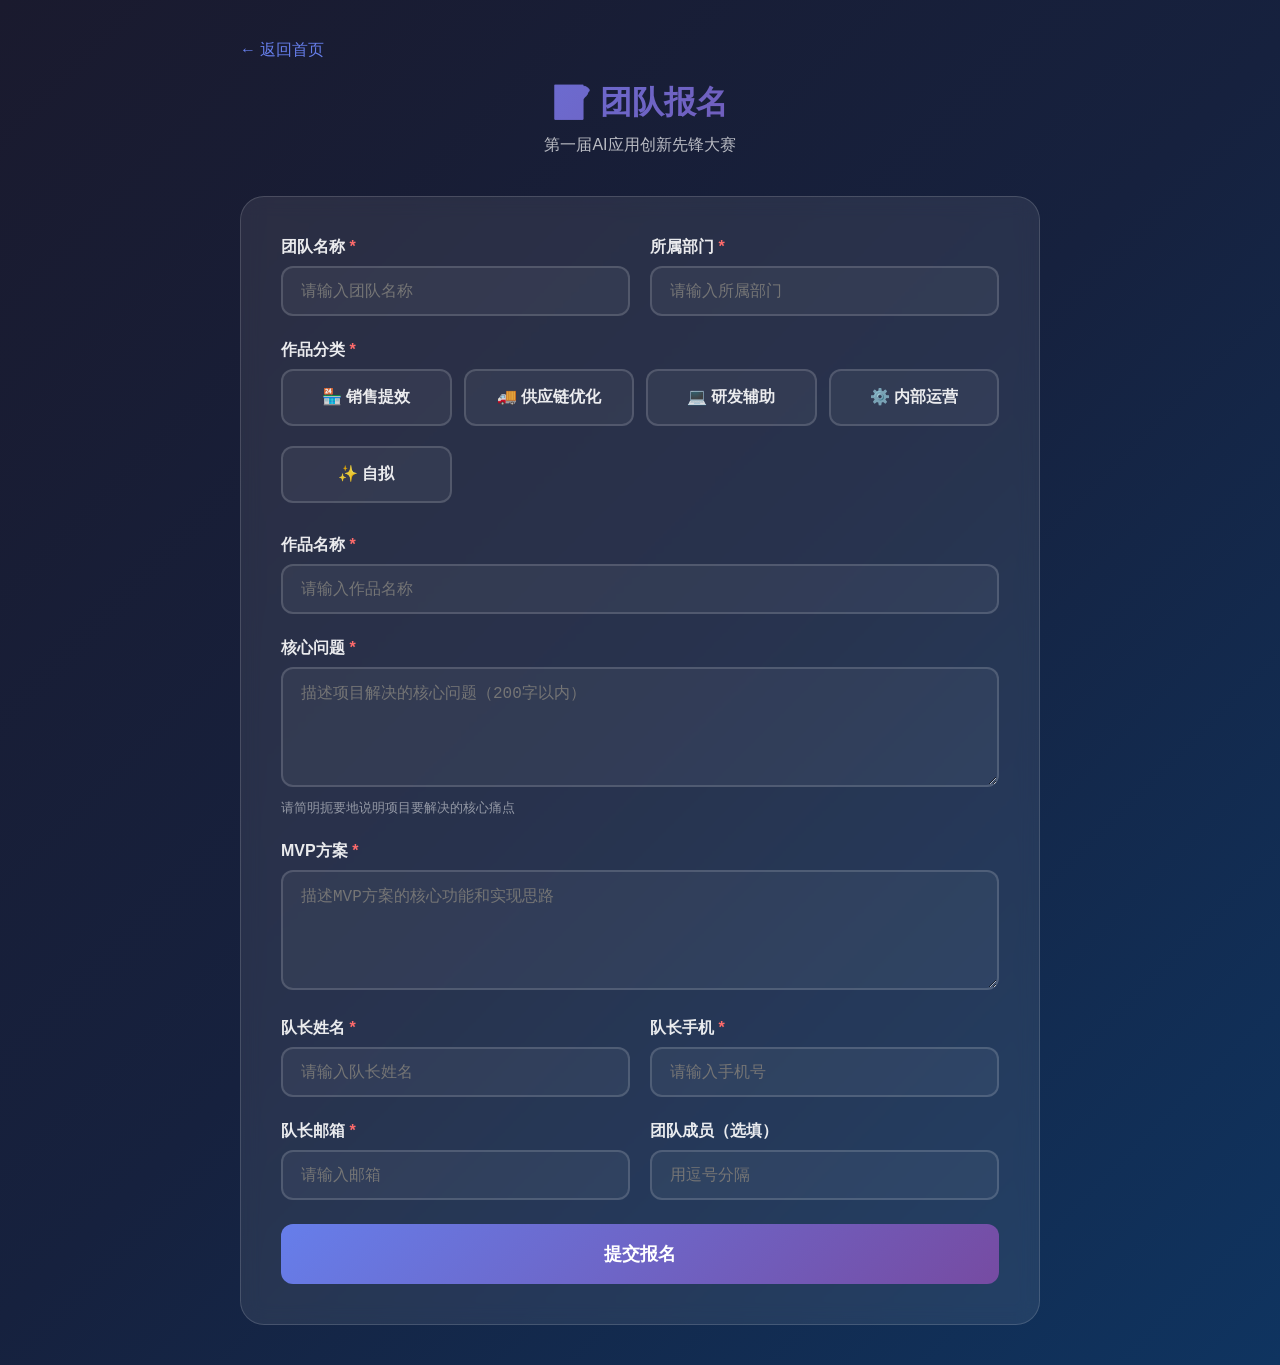
==== register.html @ 46e24ca3 "Add register.html" ====
<!DOCTYPE html>
<html lang="zh-CN">
<head>
    <meta charset="UTF-8">
    <meta name="viewport" content="width=device-width, initial-scale=1.0">
    <title>团队报名 - AI应用创新先锋大赛</title>
    <style>
        * {
            margin: 0;
            padding: 0;
            box-sizing: border-box;
        }
        body {
            font-family: -apple-system, BlinkMacSystemFont, 'Segoe UI', Roboto, 'Helvetica Neue', Arial, sans-serif;
            background: linear-gradient(135deg, #1a1a2e 0%, #16213e 50%, #0f3460 100%);
            min-height: 100vh;
            color: #fff;
            padding: 40px 20px;
        }
        .container {
            max-width: 800px;
            margin: 0 auto;
        }
        header {
            text-align: center;
            margin-bottom: 40px;
        }
        h1 {
            font-size: 32px;
            margin-bottom: 10px;
            background: linear-gradient(135deg, #667eea 0%, #764ba2 100%);
            -webkit-background-clip: text;
            -webkit-text-fill-color: transparent;
            background-clip: text;
        }
        .subtitle {
            color: rgba(255,255,255,0.7);
        }
        .back-link {
            color: #667eea;
            text-decoration: none;
            display: inline-flex;
            align-items: center;
            gap: 5px;
            margin-bottom: 20px;
        }
        .form-card {
            background: rgba(255,255,255,0.08);
            backdrop-filter: blur(10px);
            border: 1px solid rgba(255,255,255,0.15);
            border-radius: 24px;
            padding: 40px;
        }
        .form-group {
            margin-bottom: 24px;
        }
        label {
            display: block;
            font-weight: 600;
            margin-bottom: 8px;
            color: rgba(255,255,255,0.9);
        }
        label .required {
            color: #ff6b6b;
        }
        input, select, textarea {
            width: 100%;
            padding: 14px 18px;
            border: 2px solid rgba(255,255,255,0.15);
            border-radius: 12px;
            background: rgba(255,255,255,0.05);
            color: #fff;
            font-size: 16px;
            transition: border-color 0.3s;
        }
        input:focus, select:focus, textarea:focus {
            outline: none;
            border-color: #667eea;
        }
        textarea {
            min-height: 120px;
            resize: vertical;
        }
        .form-row {
            display: grid;
            grid-template-columns: 1fr 1fr;
            gap: 20px;
        }
        @media (max-width: 600px) {
            .form-row {
                grid-template-columns: 1fr;
            }
        }
        .category-options {
            display: grid;
            grid-template-columns: repeat(auto-fit, minmax(150px, 1fr));
            gap: 12px;
        }
        .category-option {
            background: rgba(255,255,255,0.05);
            border: 2px solid rgba(255,255,255,0.15);
            border-radius: 12px;
            padding: 16px;
            text-align: center;
            cursor: pointer;
            transition: all 0.3s;
        }
        .category-option:hover {
            border-color: #667eea;
        }
        .category-option input {
            display: none;
        }
        .category-option.selected {
            background: rgba(102, 126, 234, 0.2);
            border-color: #667eea;
        }
        .btn-submit {
            width: 100%;
            padding: 18px;
            background: linear-gradient(135deg, #667eea 0%, #764ba2 100%);
            border: none;
            border-radius: 12px;
            color: #fff;
            font-size: 18px;
            font-weight: 600;
            cursor: pointer;
            transition: transform 0.3s, box-shadow 0.3s;
        }
        .btn-submit:hover {
            transform: translateY(-2px);
            box-shadow: 0 10px 30px rgba(102, 126, 234, 0.4);
        }
        .note {
            font-size: 13px;
            color: rgba(255,255,255,0.5);
            margin-top: 8px;
        }
    </style>
</head>
<body>
    <div class="container">
        <a href="index.html" class="back-link">← 返回首页</a>
        
        <header>
            <h1>📝 团队报名</h1>
            <p class="subtitle">第一届AI应用创新先锋大赛</p>
        </header>

        <div class="form-card">
            <form id="registerForm">
                <div class="form-row">
                    <div class="form-group">
                        <label>团队名称 <span class="required">*</span></label>
                        <input type="text" name="teamName" required placeholder="请输入团队名称">
                    </div>
                    <div class="form-group">
                        <label>所属部门 <span class="required">*</span></label>
                        <input type="text" name="department" required placeholder="请输入所属部门">
                    </div>
                </div>

                <div class="form-group">
                    <label>作品分类 <span class="required">*</span></label>
                    <div class="category-options">
                        <label class="category-option">
                            <input type="radio" name="category" value="sales" required>
                            <div>🏪 销售提效</div>
                        </label>
                        <label class="category-option">
                            <input type="radio" name="category" value="supply">
                            <div>🚚 供应链优化</div>
                        </label>
                        <label class="category-option">
                            <input type="radio" name="category" value="rd">
                            <div>💻 研发辅助</div>
                        </label>
                        <label class="category-option">
                            <input type="radio" name="category" value="operation">
                            <div>⚙️ 内部运营</div>
                        </label>
                        <label class="category-option">
                            <input type="radio" name="category" value="custom">
                            <div>✨ 自拟</div>
                        </label>
                    </div>
                </div>

                <div class="form-group">
                    <label>作品名称 <span class="required">*</span></label>
                    <input type="text" name="projectName" required placeholder="请输入作品名称">
                </div>

                <div class="form-group">
                    <label>核心问题 <span class="required">*</span></label>
                    <textarea name="problem" required placeholder="描述项目解决的核心问题（200字以内）"></textarea>
                    <div class="note">请简明扼要地说明项目要解决的核心痛点</div>
                </div>

                <div class="form-group">
                    <label>MVP方案 <span class="required">*</span></label>
                    <textarea name="mvp" required placeholder="描述MVP方案的核心功能和实现思路"></textarea>
                </div>

                <div class="form-row">
                    <div class="form-group">
                        <label>队长姓名 <span class="required">*</span></label>
                        <input type="text" name="leaderName" required placeholder="请输入队长姓名">
                    </div>
                    <div class="form-group">
                        <label>队长手机 <span class="required">*</span></label>
                        <input type="tel" name="leaderPhone" required placeholder="请输入手机号">
                    </div>
                </div>

                <div class="form-row">
                    <div class="form-group">
                        <label>队长邮箱 <span class="required">*</span></label>
                        <input type="email" name="leaderEmail" required placeholder="请输入邮箱">
                    </div>
                    <div class="form-group">
                        <label>团队成员（选填）</label>
                        <input type="text" name="members" placeholder="用逗号分隔">
                    </div>
                </div>

                <button type="submit" class="btn-submit">提交报名</button>
            </form>
        </div>
    </div>

    <script>
        // 分类选项选中效果
        document.querySelectorAll('.category-option').forEach(option => {
            option.addEventListener('click', () => {
                document.querySelectorAll('.category-option').forEach(o => o.classList.remove('selected'));
                option.classList.add('selected');
            });
        });

        // 表单提交
        document.getElementById('registerForm').addEventListener('submit', async (e) => {
            e.preventDefault();
            const formData = new FormData(e.target);
            const data = Object.fromEntries(formData.entries());
            console.log('提交数据:', data);
            
            // TODO: 提交到后端API
            alert('报名功能开发中，请稍后！');
        });
    </script>
</body>
</html>
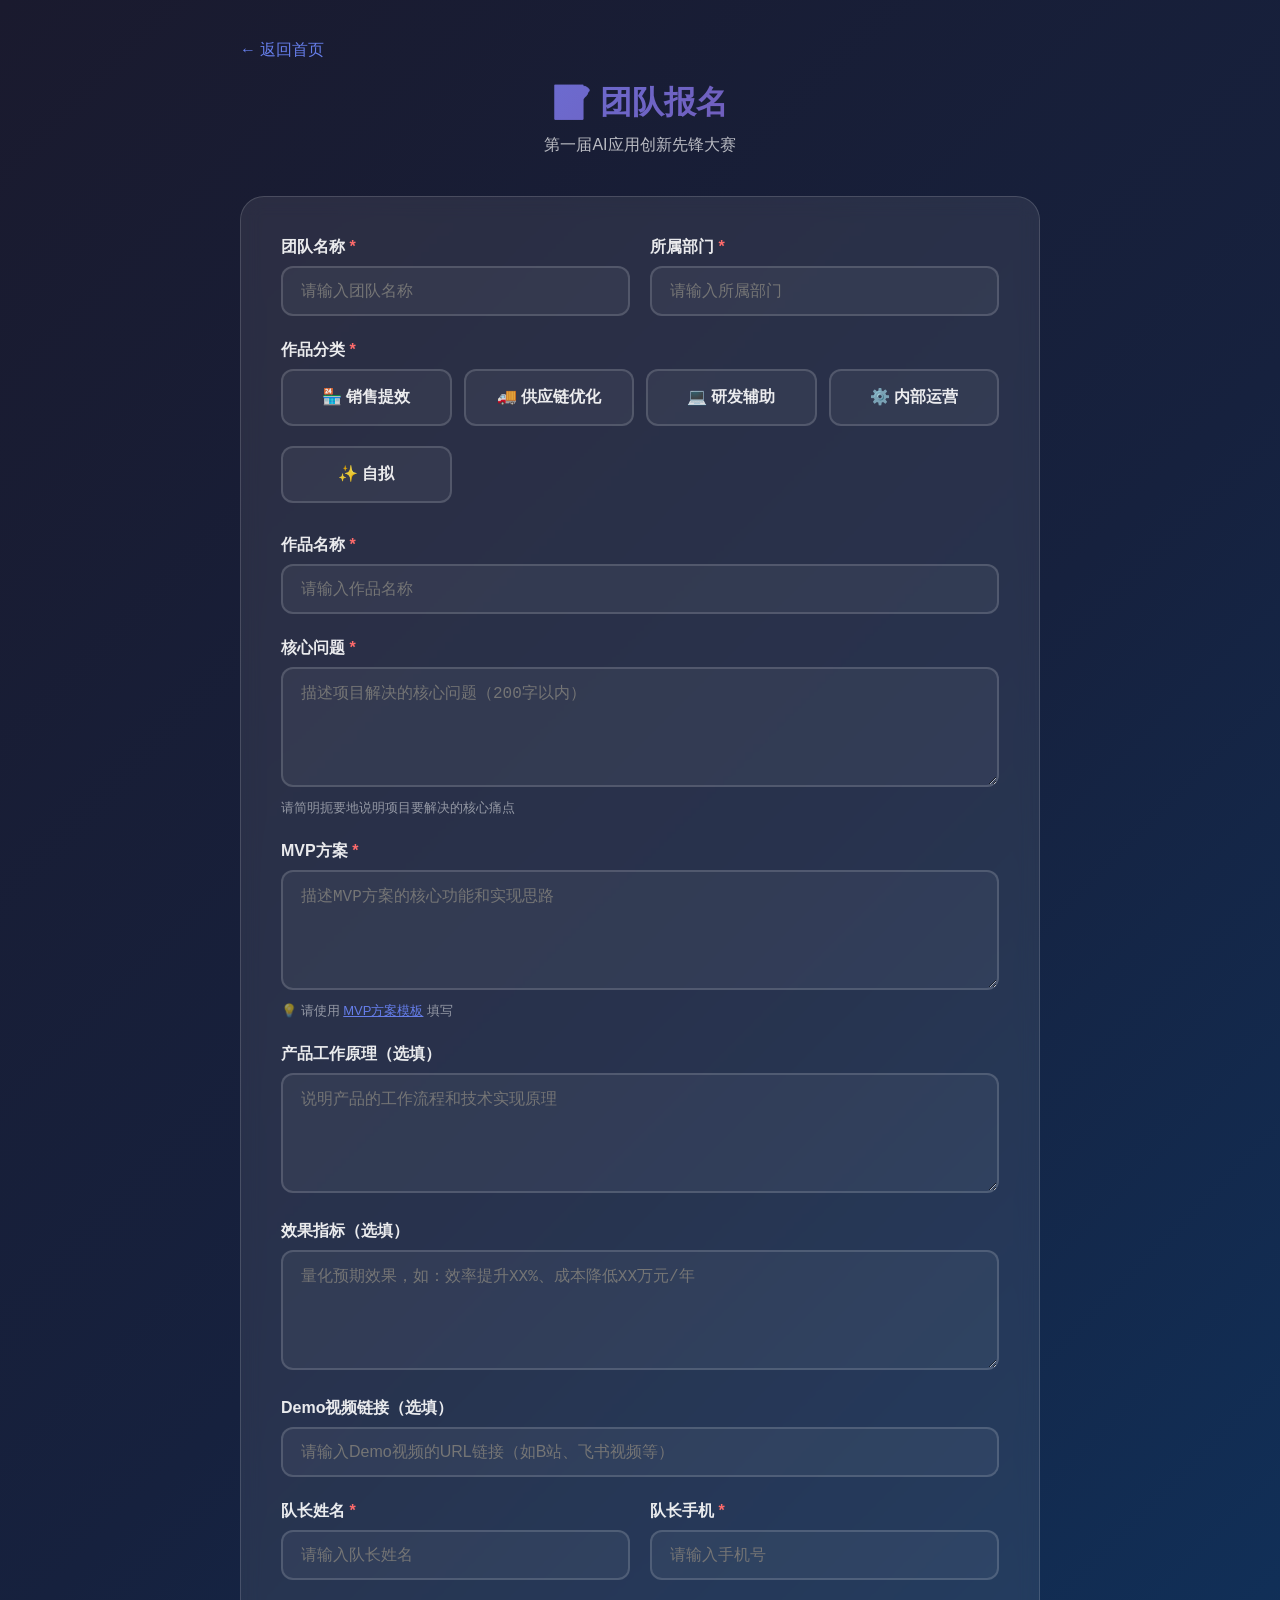
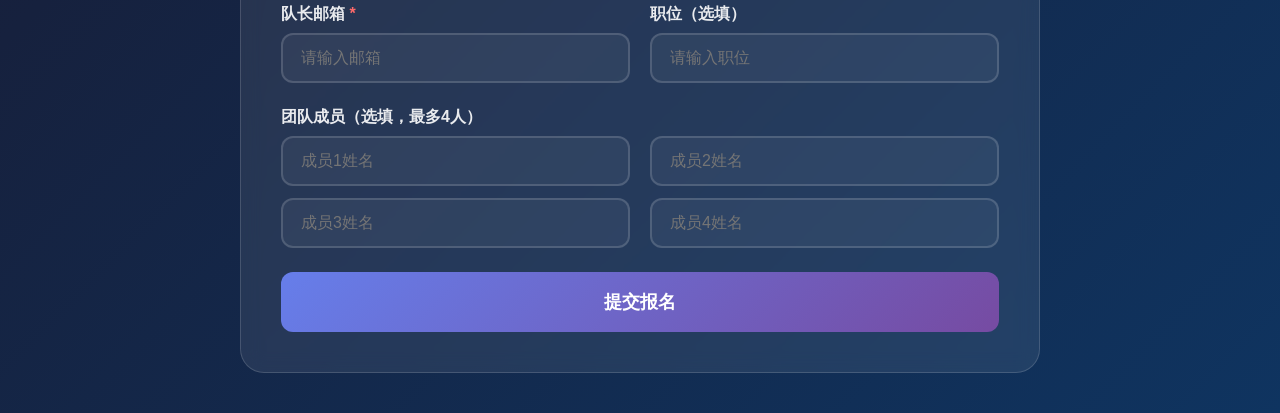
==== commit 4f626de9: "fix: 修复报名表单字段映射（成员1-4、报名时间、队长手机邮箱）" ====
--- a/register.html
+++ b/register.html
@@ -200,6 +200,24 @@
                 <div class="form-group">
                     <label>MVP方案 <span class="required">*</span></label>
                     <textarea name="mvp" required placeholder="描述MVP方案的核心功能和实现思路"></textarea>
+                    <div class="note">
+                        💡 请使用 <a href="https://f1l5e2ythy.feishu.cn/sync/VFLRdZuFEsjFotbRwkXckpEendg" target="_blank" style="color:#667eea;">MVP方案模板</a> 填写
+                    </div>
+                </div>
+
+                <div class="form-group">
+                    <label>产品工作原理（选填）</label>
+                    <textarea name="productPrinciple" placeholder="说明产品的工作流程和技术实现原理"></textarea>
+                </div>
+
+                <div class="form-group">
+                    <label>效果指标（选填）</label>
+                    <textarea name="effectMetrics" placeholder="量化预期效果，如：效率提升XX%、成本降低XX万元/年"></textarea>
+                </div>
+
+                <div class="form-group">
+                    <label>Demo视频链接（选填）</label>
+                    <input type="url" name="demoVideo" placeholder="请输入Demo视频的URL链接（如B站、飞书视频等）">
                 </div>
 
                 <div class="form-row">
@@ -219,8 +237,20 @@
                         <input type="email" name="leaderEmail" required placeholder="请输入邮箱">
                     </div>
                     <div class="form-group">
-                        <label>团队成员（选填）</label>
-                        <input type="text" name="members" placeholder="用逗号分隔">
+                        <label>职位（选填）</label>
+                        <input type="text" name="leaderTitle" placeholder="请输入职位">
+                    </div>
+                </div>
+
+                <div class="form-group">
+                    <label>团队成员（选填，最多4人）</label>
+                    <div class="form-row">
+                        <input type="text" name="member1" placeholder="成员1姓名">
+                        <input type="text" name="member2" placeholder="成员2姓名">
+                    </div>
+                    <div class="form-row" style="margin-top: 12px;">
+                        <input type="text" name="member3" placeholder="成员3姓名">
+                        <input type="text" name="member4" placeholder="成员4姓名">
                     </div>
                 </div>
 
@@ -230,6 +260,8 @@
     </div>
 
     <script>
+        const API_BASE = 'https://ai-competition-api.janesmitheer.workers.dev';
+
         // 分类选项选中效果
         document.querySelectorAll('.category-option').forEach(option => {
             option.addEventListener('click', () => {
@@ -241,12 +273,78 @@
         // 表单提交
         document.getElementById('registerForm').addEventListener('submit', async (e) => {
             e.preventDefault();
-            const formData = new FormData(e.target);
+            const form = e.target;
+            const submitBtn = form.querySelector('.btn-submit');
+            const originalText = submitBtn.textContent;
+            
+            // 验证手机号
+            const phone = form.leaderPhone.value;
+            if (!/^1[3-9]\d{9}$/.test(phone)) {
+                alert('请输入正确的11位手机号');
+                return;
+            }
+            
+            // 验证邮箱
+            const email = form.leaderEmail.value;
+            if (!/^[^\s@]+@[^\s@]+\.[^\s@]+$/.test(email)) {
+                alert('请输入正确的邮箱地址');
+                return;
+            }
+            
+            // 显示加载状态
+            submitBtn.disabled = true;
+            submitBtn.textContent = '提交中...';
+            
+            const formData = new FormData(form);
             const data = Object.fromEntries(formData.entries());
-            console.log('提交数据:', data);
-            
-            // TODO: 提交到后端API
-            alert('报名功能开发中，请稍后！');
+            
+            // 构造 API 请求体
+            const categoryMap = { sales: '销售提效', supply: '供应链优化', rd: '研发辅助', operation: '内部运营', custom: '自拟' };
+            // 飞书日期字段需要毫秒时间戳
+            const nowMs = Date.now();
+            const payload = {
+                '团队名称': data.teamName,
+                '所属部门': data.department || '',
+                '作品分类': categoryMap[data.category] || '',
+                '作品名称': data.projectName,
+                '核心问题': data.problem || '',
+                'MVP方案': data.mvp || '',
+                '产品工作原理': data.productPrinciple || '',
+                '效果指标': data.effectMetrics || '',
+                '队长': data.leaderName,
+                '队长手机': data.leaderPhone,
+                '队长邮箱': data.leaderEmail,
+                '职位': data.leaderTitle || '',
+                '成员1': data.member1 || '',
+                '成员2': data.member2 || '',
+                '成员3': data.member3 || '',
+                '成员4': data.member4 || '',
+                '报名时间': nowMs,
+            };
+            
+            try {
+                const response = await fetch(`${API_BASE}/api/register`, {
+                    method: 'POST',
+                    headers: { 'Content-Type': 'application/json' },
+                    body: JSON.stringify(payload)
+                });
+                
+                const result = await response.json();
+                
+                if (result.success) {
+                    alert(`🎉 报名成功！\n\n团队：${data.teamName}\n作品：${data.projectName}\n\n请等待管理员审核。`);
+                    form.reset();
+                    document.querySelectorAll('.category-option').forEach(o => o.classList.remove('selected'));
+                } else {
+                    alert('提交失败：' + (result.error || '未知错误，请稍后重试'));
+                }
+            } catch (error) {
+                console.error('提交错误:', error);
+                alert('网络错误，请检查网络后重试');
+            } finally {
+                submitBtn.disabled = false;
+                submitBtn.textContent = originalText;
+            }
         });
     </script>
 </body>
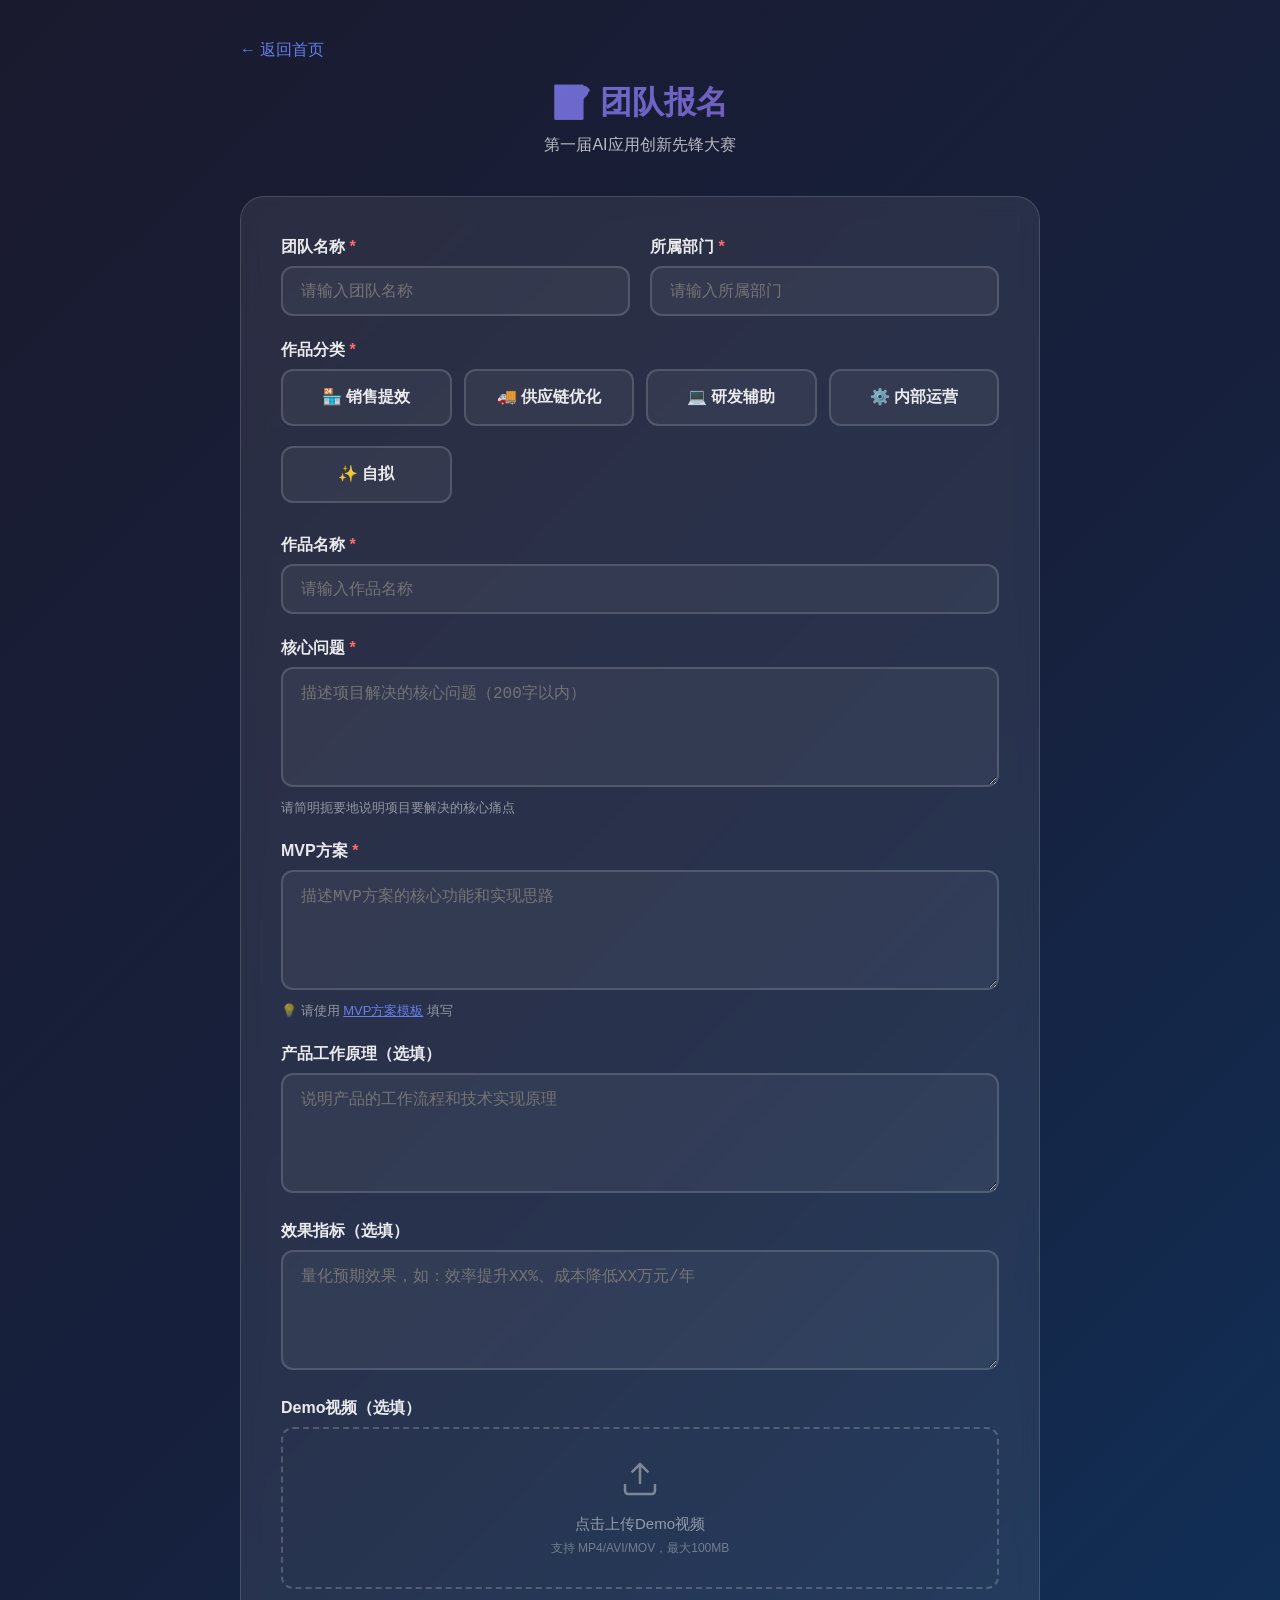
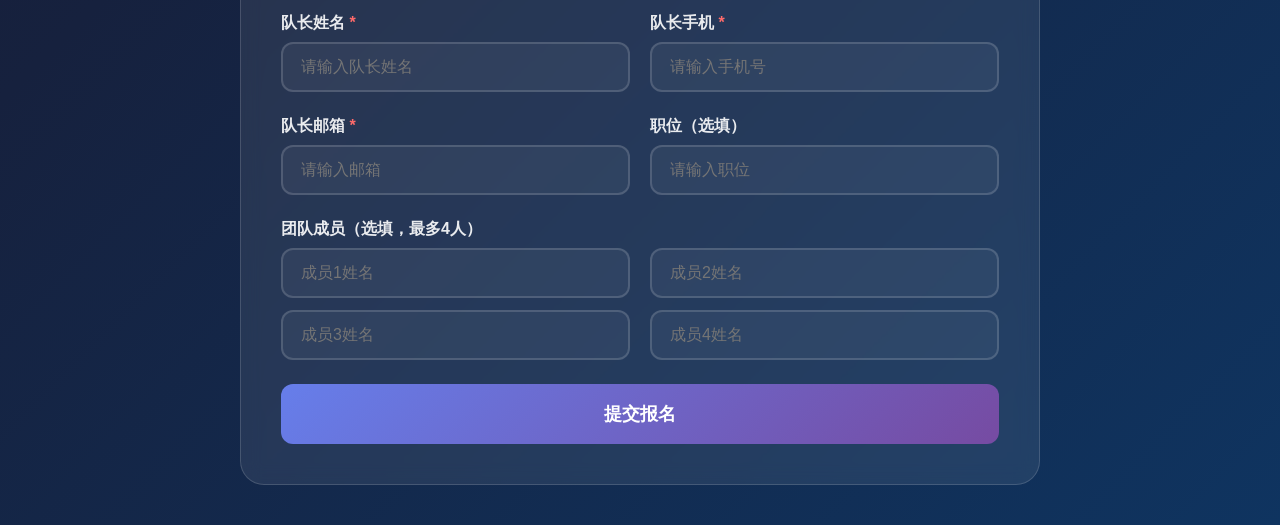
==== commit 6588396d: "feat: Demo视频支持本地上传+美化成功弹窗+保留表单" ====
--- a/register.html
+++ b/register.html
@@ -135,6 +135,123 @@
             font-size: 13px;
             color: rgba(255,255,255,0.5);
             margin-top: 8px;
+        }
+        .upload-area {
+            border: 2px dashed rgba(255,255,255,0.2);
+            border-radius: 12px;
+            padding: 30px 20px;
+            text-align: center;
+            cursor: pointer;
+            transition: border-color 0.3s, background 0.3s;
+            position: relative;
+        }
+        .upload-area:hover {
+            border-color: #667eea;
+            background: rgba(102,126,234,0.05);
+        }
+        .upload-area.drag-over {
+            border-color: #667eea;
+            background: rgba(102,126,234,0.1);
+        }
+        .upload-placeholder {
+            color: rgba(255,255,255,0.5);
+        }
+        .upload-placeholder svg {
+            margin-bottom: 8px;
+            color: rgba(255,255,255,0.4);
+        }
+        .upload-placeholder p {
+            margin: 4px 0;
+            font-size: 15px;
+        }
+        .upload-placeholder span {
+            font-size: 12px;
+            opacity: 0.7;
+        }
+        .upload-success {
+            display: flex;
+            align-items: center;
+            gap: 10px;
+            justify-content: center;
+            color: #667eea;
+            font-size: 14px;
+        }
+        .file-icon { font-size: 20px; }
+        .remove-file {
+            background: rgba(255,255,255,0.1);
+            border: none;
+            border-radius: 50%;
+            color: rgba(255,255,255,0.6);
+            width: 24px;
+            height: 24px;
+            cursor: pointer;
+            font-size: 16px;
+            line-height: 24px;
+            transition: background 0.2s;
+        }
+        .remove-file:hover {
+            background: rgba(255,100,100,0.3);
+            color: #ff6b6b;
+        }
+        /* 成功提示弹窗 */
+        .modal-overlay {
+            display: none;
+            position: fixed;
+            top: 0; left: 0; right: 0; bottom: 0;
+            background: rgba(0,0,0,0.6);
+            backdrop-filter: blur(4px);
+            z-index: 9999;
+            align-items: center;
+            justify-content: center;
+        }
+        .modal-overlay.show { display: flex; }
+        .modal-card {
+            background: linear-gradient(135deg, #1a1a2e 0%, #16213e 100%);
+            border: 1px solid rgba(102,126,234,0.4);
+            border-radius: 24px;
+            padding: 40px;
+            max-width: 420px;
+            width: 90%;
+            text-align: center;
+            box-shadow: 0 20px 60px rgba(102,126,234,0.3);
+            animation: modalIn 0.3s ease;
+        }
+        @keyframes modalIn {
+            from { opacity: 0; transform: scale(0.9); }
+            to { opacity: 1; transform: scale(1); }
+        }
+        .modal-icon {
+            font-size: 56px;
+            margin-bottom: 16px;
+        }
+        .modal-title {
+            font-size: 22px;
+            font-weight: 700;
+            background: linear-gradient(135deg, #667eea, #764ba2);
+            -webkit-background-clip: text;
+            -webkit-text-fill-color: transparent;
+            margin-bottom: 12px;
+        }
+        .modal-info {
+            color: rgba(255,255,255,0.75);
+            font-size: 15px;
+            line-height: 1.7;
+            margin-bottom: 24px;
+        }
+        .modal-btn {
+            background: linear-gradient(135deg, #667eea, #764ba2);
+            border: none;
+            border-radius: 12px;
+            color: #fff;
+            font-size: 16px;
+            font-weight: 600;
+            padding: 14px 40px;
+            cursor: pointer;
+            transition: transform 0.2s, box-shadow 0.2s;
+        }
+        .modal-btn:hover {
+            transform: translateY(-2px);
+            box-shadow: 0 8px 24px rgba(102,126,234,0.4);
         }
     </style>
 </head>
@@ -216,8 +333,22 @@
                 </div>
 
                 <div class="form-group">
-                    <label>Demo视频链接（选填）</label>
-                    <input type="url" name="demoVideo" placeholder="请输入Demo视频的URL链接（如B站、飞书视频等）">
+                    <label>Demo视频（选填）</label>
+                    <div class="upload-area" id="demoUploadArea">
+                        <input type="file" id="demoFile" name="demoFile" accept="video/*" style="display:none">
+                        <div class="upload-placeholder" id="demoPlaceholder">
+                            <svg width="40" height="40" viewBox="0 0 24 24" fill="none" stroke="currentColor" stroke-width="1.5">
+                                <path d="M21 15v4a2 2 0 0 1-2 2H5a2 2 0 0 1-2-2v-4M17 8l-5-5-5 5M12 3v12"/>
+                            </svg>
+                            <p>点击上传Demo视频</p>
+                            <span>支持 MP4/AVI/MOV，最大100MB</span>
+                        </div>
+                        <div class="upload-success" id="demoSuccess" style="display:none">
+                            <span class="file-icon">🎬</span>
+                            <span id="demoFileName">文件已上传</span>
+                            <button type="button" class="remove-file" id="removeDemo">×</button>
+                        </div>
+                    </div>
                 </div>
 
                 <div class="form-row">
@@ -259,8 +390,19 @@
         </div>
     </div>
 
+    <!-- 成功提示弹窗 -->
+    <div class="modal-overlay" id="successModal">
+        <div class="modal-card">
+            <div class="modal-icon">🎉</div>
+            <div class="modal-title">报名成功！</div>
+            <div class="modal-info" id="modalInfo"></div>
+            <button class="modal-btn" onclick="closeModal()">好的</button>
+        </div>
+    </div>
+
     <script>
         const API_BASE = 'https://ai-competition-api.janesmitheer.workers.dev';
+        let uploadedDemoFileName = '';
 
         // 分类选项选中效果
         document.querySelectorAll('.category-option').forEach(option => {
@@ -270,37 +412,100 @@
             });
         });
 
+        // Demo视频上传处理
+        const demoUploadArea = document.getElementById('demoUploadArea');
+        const demoFile = document.getElementById('demoFile');
+        const demoPlaceholder = document.getElementById('demoPlaceholder');
+        const demoSuccess = document.getElementById('demoSuccess');
+        const demoFileName = document.getElementById('demoFileName');
+        const removeDemo = document.getElementById('removeDemo');
+
+        if (demoUploadArea) {
+            demoUploadArea.addEventListener('click', (e) => {
+                if (e.target !== removeDemo) {
+                    demoFile.click();
+                }
+            });
+
+            demoFile.addEventListener('change', () => {
+                if (demoFile.files[0]) {
+                    handleDemoFile(demoFile.files[0]);
+                }
+            });
+
+            removeDemo.addEventListener('click', (e) => {
+                e.stopPropagation();
+                demoFile.value = '';
+                uploadedDemoFileName = '';
+                demoPlaceholder.style.display = 'block';
+                demoSuccess.style.display = 'none';
+            });
+        }
+
+        function handleDemoFile(file) {
+            // 验证文件大小（100MB）
+            if (file.size > 100 * 1024 * 1024) {
+                alert('文件大小不能超过100MB');
+                return;
+            }
+            // 验证文件类型
+            if (!file.name.match(/\.(mp4|avi|mov|wmv|flv)$/i)) {
+                alert('只支持 MP4/AVI/MOV/WMV/FLV 格式');
+                return;
+            }
+            uploadedDemoFileName = file.name;
+            demoPlaceholder.style.display = 'none';
+            demoSuccess.style.display = 'flex';
+            demoFileName.textContent = file.name;
+        }
+
+        // 弹窗关闭
+        function closeModal() {
+            document.getElementById('successModal').classList.remove('show');
+        }
+
+        // 点击遮罩关闭
+        document.getElementById('successModal').addEventListener('click', (e) => {
+            if (e.target === document.getElementById('successModal')) {
+                closeModal();
+            }
+        });
+
+        // ESC键关闭
+        document.addEventListener('keydown', (e) => {
+            if (e.key === 'Escape') closeModal();
+        });
+
         // 表单提交
         document.getElementById('registerForm').addEventListener('submit', async (e) => {
             e.preventDefault();
             const form = e.target;
             const submitBtn = form.querySelector('.btn-submit');
             const originalText = submitBtn.textContent;
-            
+
             // 验证手机号
             const phone = form.leaderPhone.value;
             if (!/^1[3-9]\d{9}$/.test(phone)) {
                 alert('请输入正确的11位手机号');
                 return;
             }
-            
+
             // 验证邮箱
             const email = form.leaderEmail.value;
             if (!/^[^\s@]+@[^\s@]+\.[^\s@]+$/.test(email)) {
                 alert('请输入正确的邮箱地址');
                 return;
             }
-            
+
             // 显示加载状态
             submitBtn.disabled = true;
             submitBtn.textContent = '提交中...';
-            
+
             const formData = new FormData(form);
             const data = Object.fromEntries(formData.entries());
-            
+
             // 构造 API 请求体
             const categoryMap = { sales: '销售提效', supply: '供应链优化', rd: '研发辅助', operation: '内部运营', custom: '自拟' };
-            // 飞书日期字段需要毫秒时间戳
             const nowMs = Date.now();
             const payload = {
                 '团队名称': data.teamName,
@@ -309,8 +514,8 @@
                 '作品名称': data.projectName,
                 '核心问题': data.problem || '',
                 'MVP方案': data.mvp || '',
+                '效果指标': data.effectMetrics || '',
                 '产品工作原理': data.productPrinciple || '',
-                '效果指标': data.effectMetrics || '',
                 '队长': data.leaderName,
                 '队长手机': data.leaderPhone,
                 '队长邮箱': data.leaderEmail,
@@ -321,20 +526,40 @@
                 '成员4': data.member4 || '',
                 '报名时间': nowMs,
             };
-            
+
             try {
-                const response = await fetch(`${API_BASE}/api/register`, {
-                    method: 'POST',
-                    headers: { 'Content-Type': 'application/json' },
-                    body: JSON.stringify(payload)
-                });
-                
+                let response;
+                if (demoFile.files[0]) {
+                    // 有文件：用 multipart/form-data 发送
+                    const fd = new FormData();
+                    fd.append('json', JSON.stringify(payload));
+                    fd.append('demoVideo', demoFile.files[0]);
+                    response = await fetch(`${API_BASE}/api/register`, {
+                        method: 'POST',
+                        body: fd
+                    });
+                } else {
+                    // 无文件：用 JSON 发送
+                    response = await fetch(`${API_BASE}/api/register`, {
+                        method: 'POST',
+                        headers: { 'Content-Type': 'application/json' },
+                        body: JSON.stringify(payload)
+                    });
+                }
+
                 const result = await response.json();
-                
+
                 if (result.success) {
-                    alert(`🎉 报名成功！\n\n团队：${data.teamName}\n作品：${data.projectName}\n\n请等待管理员审核。`);
-                    form.reset();
-                    document.querySelectorAll('.category-option').forEach(o => o.classList.remove('selected'));
+                    // 显示成功弹窗（不清空输入框）
+                    document.getElementById('modalInfo').innerHTML = `
+                        <div style="text-align:left; background:rgba(255,255,255,0.05); padding:20px; border-radius:12px; margin-top:10px;">
+                            <div style="margin-bottom:12px;"><strong>团队名称：</strong>${data.teamName}</div>
+                            <div style="margin-bottom:12px;"><strong>作品名称：</strong>${data.projectName}</div>
+                            <div><strong>队长：</strong>${data.leaderName}</div>
+                        </div>
+                        <div style="margin-top:20px; color:#28a745; font-size:14px;">✅ 请等待管理员审核</div>
+                    `;
+                    document.getElementById('successModal').classList.add('show');
                 } else {
                     alert('提交失败：' + (result.error || '未知错误，请稍后重试'));
                 }
